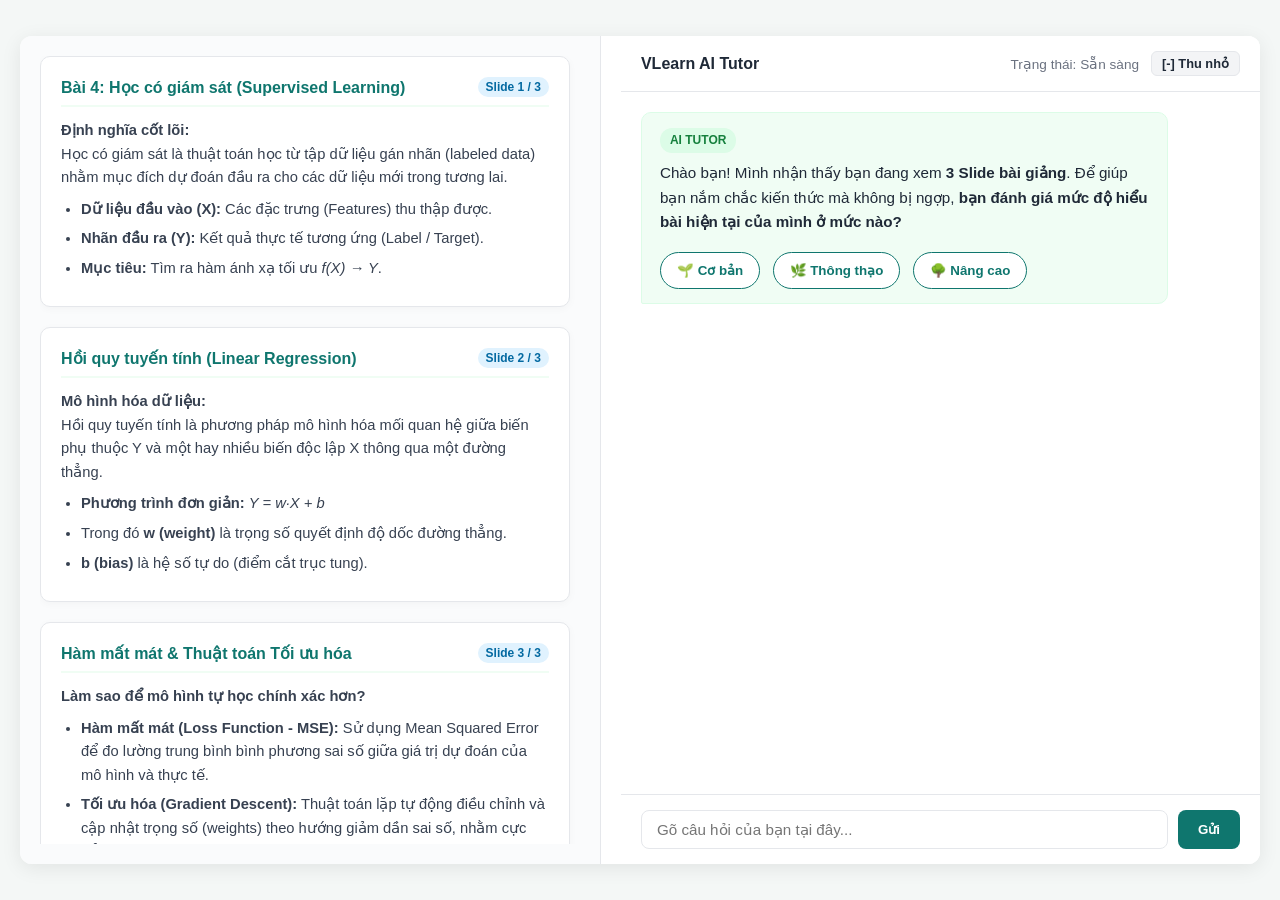
==== index.html @ a67ff0ed "Add AI tutor interface prototype" ====
<!DOCTYPE html>
<html lang="vi">
<head>
  <meta charset="UTF-8">
  <meta name="viewport" content="width=device-width, initial-scale=1.0">
  <title>VLearn AI Tutor - Quiz & Improvement Flow</title>
  <style>
    :root {
      --bg-color: #f4f7f6;
      --primary-color: #0f766e;
      --primary-hover: #115e59;
      --text-color: #1f2937;
      --border-color: #e5e7eb;
      --chat-bg: #ffffff;
      --bot-bg: #f0fdf4;
      --user-bg: #0f766e;
      --user-text: #ffffff;
    }

    * {
      box-sizing: border-box;
      margin: 0;
      padding: 0;
      font-family: 'Segoe UI', Tahoma, Geneva, Verdana, sans-serif;
    }

    body {
      background-color: var(--bg-color);
      color: var(--text-color);
      height: 100vh;
      display: flex;
      justify-content: center;
      align-items: center;
      padding: 20px;
      position: relative;
    }

    .container {
      display: grid;
      grid-template-columns: 1fr 1.1fr;
      gap: 20px;
      width: 100%;
      max-width: 1280px;
      height: 92vh;
      background: #fff;
      border-radius: 12px;
      box-shadow: 0 4px 20px rgba(0,0,0,0.08);
      overflow: hidden;
      transition: all 0.3s ease;
    }

    /* Column 1: Khu vực Slide có thể cuộn - ĐÃ BỎ TIÊU ĐỀ */
    .doc-section {
      padding: 20px;
      border-right: 1px solid var(--border-color);
      display: flex;
      flex-direction: column;
      gap: 15px;
      background-color: #fafbfc;
      height: 100%;
      overflow: hidden;
    }

    .slides-container {
      flex: 1;
      overflow-y: auto;
      display: flex;
      flex-direction: column;
      gap: 20px;
      padding-right: 10px;
      scroll-behavior: smooth;
    }

    .slide-card {
      background: #ffffff;
      border: 1px solid var(--border-color);
      border-radius: 10px;
      padding: 20px;
      box-shadow: 0 2px 8px rgba(0,0,0,0.03);
      transition: border-color 0.3s, background-color 0.3s;
    }

    .slide-card.highlight {
      border: 2px solid #ea580c;
      background-color: #fffaf0;
    }

    .slide-header {
      font-weight: 700;
      font-size: 1rem;
      color: var(--primary-color);
      border-bottom: 2px solid #f0fdf4;
      padding-bottom: 8px;
      margin-bottom: 12px;
      display: flex;
      justify-content: space-between;
      align-items: center;
    }

    .slide-number {
      font-size: 0.75rem;
      background: #e0f2fe;
      color: #0369a1;
      padding: 3px 8px;
      border-radius: 12px;
    }

    .slide-content {
      font-size: 0.92rem;
      line-height: 1.6;
      color: #374151;
    }

    .slide-content ul {
      margin-left: 20px;
      margin-top: 8px;
    }

    .slide-content li {
      margin-bottom: 6px;
    }

    /* Column 2: Chat Section */
    .chat-section {
      display: flex;
      flex-direction: column;
      height: 100%;
      background: var(--chat-bg);
      overflow: hidden;
      transition: all 0.3s ease;
    }

    .chat-header {
      padding: 15px 20px;
      border-bottom: 1px solid var(--border-color);
      font-weight: 600;
      background: #fff;
      display: flex;
      justify-content: space-between;
      align-items: center;
      flex-shrink: 0;
    }

    .chat-header-actions {
      display: flex;
      align-items: center;
      gap: 12px;
    }

    .chat-header span {
      font-size: 0.85rem;
      color: #6b7280;
      font-weight: normal;
    }

    .btn-minimize {
      background: #f3f4f6;
      border: 1px solid var(--border-color);
      color: var(--text-color);
      padding: 4px 10px;
      border-radius: 6px;
      font-size: 0.8rem;
      cursor: pointer;
      font-weight: 600;
      transition: all 0.2s;
    }

    .btn-minimize:hover {
      background: #e5e7eb;
    }

    .chat-messages {
      flex: 1;
      padding: 20px;
      overflow-y: auto;
      display: flex;
      flex-direction: column;
      gap: 15px;
      scroll-behavior: smooth;
    }

    .message {
      max-width: 88%;
      padding: 14px 18px;
      border-radius: 10px;
      line-height: 1.6;
      font-size: 0.95rem;
    }

    .message.bot {
      align-self: flex-start;
      background: var(--bot-bg);
      border: 1px solid #dcfce7;
      border-bottom-left-radius: 2px;
    }

    .message.user {
      align-self: flex-end;
      background: var(--user-bg);
      color: var(--user-text);
      border-bottom-right-radius: 2px;
    }

    .suggestions-container {
      display: flex;
      flex-direction: column;
      gap: 8px;
      margin-top: 12px;
    }

    .suggestion-title {
      font-size: 0.85rem;
      font-weight: 600;
      color: var(--primary-color);
      margin-top: 5px;
    }

    .btn-suggestion {
      background: #fff;
      border: 1px solid var(--primary-color);
      color: var(--primary-color);
      padding: 10px 14px;
      border-radius: 6px;
      text-align: left;
      font-size: 0.88rem;
      cursor: pointer;
      transition: all 0.2s;
      line-height: 1.4;
    }

    .btn-suggestion:hover {
      background: var(--primary-color);
      color: #fff;
    }

    .btn-test-action {
      background: #fff7ed;
      border: 1.5px dashed #ea580c;
      color: #c2410c;
      padding: 10px 14px;
      border-radius: 8px;
      text-align: left;
      font-size: 0.88rem;
      font-weight: 600;
      cursor: pointer;
      transition: all 0.2s;
      margin-top: 5px;
    }

    .btn-test-action:hover {
      background: #ea580c;
      color: #fff;
    }

    .btn-option {
      background: #fff;
      border: 1px solid #cbd5e1;
      color: #1e293b;
      padding: 8px 12px;
      border-radius: 6px;
      text-align: left;
      font-size: 0.85rem;
      cursor: pointer;
      transition: all 0.2s;
    }

    .btn-option:hover {
      border-color: var(--primary-color);
      background: #f8fafc;
    }

    .btn-level-chat {
      background: #fff;
      border: 1.5px solid var(--primary-color);
      color: var(--primary-color);
      padding: 10px 16px;
      border-radius: 20px;
      font-weight: 600;
      cursor: pointer;
      transition: all 0.2s;
      margin-right: 8px;
      margin-top: 8px;
      display: inline-block;
    }

    .btn-level-chat:hover {
      background: var(--primary-color);
      color: #fff;
    }

    .chat-input-area {
      padding: 15px 20px;
      border-top: 1px solid var(--border-color);
      display: flex;
      gap: 10px;
      background: #fff;
      flex-shrink: 0;
    }

    .chat-input-area input {
      flex: 1;
      padding: 10px 15px;
      border: 1px solid var(--border-color);
      border-radius: 8px;
      outline: none;
      font-size: 0.95rem;
    }

    .chat-input-area input:focus {
      border-color: var(--primary-color);
    }

    .btn-send {
      padding: 10px 20px;
      background: var(--primary-color);
      color: white;
      border: none;
      border-radius: 8px;
      font-weight: 600;
      cursor: pointer;
    }

    .btn-send:hover {
      background: var(--primary-hover);
    }

    .badge {
      display: inline-block;
      padding: 3px 10px;
      border-radius: 12px;
      font-size: 0.75rem;
      font-weight: bold;
      margin-bottom: 8px;
      text-transform: uppercase;
    }
    .badge-coban { background: #e0f2fe; color: #0369a1; }
    .badge-thongthao { background: #fef3c7; color: #b45309; }
    .badge-nangcao { background: #f3e8ff; color: #6b21a8; }
    .badge-tutor { background: #dcfce7; color: #15803d; }
    .badge-test { background: #ffedd5; color: #9a3412; }

    /* STATE: Thu nhỏ chat bot */
    .chat-section.minimized {
      position: absolute;
      bottom: 20px;
      right: 20px;
      width: 280px;
      height: 55px;
      border-radius: 10px;
      box-shadow: 0 4px 15px rgba(0,0,0,0.15);
      border: 1px solid var(--border-color);
      z-index: 100;
    }

    .chat-section.minimized .chat-messages,
    .chat-section.minimized .chat-input-area {
      display: none;
    }

    .container.chat-minimized {
      grid-template-columns: 1fr;
    }
  </style>
</head>
<body>

  <div class="container" id="main-container">
    <!-- KHU VỰC 1: SLIDE BÀI HỌC (3 SLIDE CÓ THỂ CUỘN - KHÔNG CÓ TIÊU ĐỀ) -->
    <div class="doc-section">
      <div class="slides-container" id="slides-container">
        <!-- Slide 1 -->
        <div class="slide-card" id="slide-1">
          <div class="slide-header">
            <span>Bài 4: Học có giám sát (Supervised Learning)</span>
            <span class="slide-number">Slide 1 / 3</span>
          </div>
          <div class="slide-content">
            <p><b>Định nghĩa cốt lõi:</b></p>
            <p>Học có giám sát là thuật toán học từ tập dữ liệu gán nhãn (labeled data) nhằm mục đích dự đoán đầu ra cho các dữ liệu mới trong tương lai.</p>
            <ul>
              <li><b>Dữ liệu đầu vào (X):</b> Các đặc trưng (Features) thu thập được.</li>
              <li><b>Nhãn đầu ra (Y):</b> Kết quả thực tế tương ứng (Label / Target).</li>
              <li><b>Mục tiêu:</b> Tìm ra hàm ánh xạ tối ưu <i>f(X) → Y</i>.</li>
            </ul>
          </div>
        </div>

        <!-- Slide 2 -->
        <div class="slide-card" id="slide-2">
          <div class="slide-header">
            <span>Hồi quy tuyến tính (Linear Regression)</span>
            <span class="slide-number">Slide 2 / 3</span>
          </div>
          <div class="slide-content">
            <p><b>Mô hình hóa dữ liệu:</b></p>
            <p>Hồi quy tuyến tính là phương pháp mô hình hóa mối quan hệ giữa biến phụ thuộc Y và một hay nhiều biến độc lập X thông qua một đường thẳng.</p>
            <ul>
              <li><b>Phương trình đơn giản:</b> <i>Y = w·X + b</i></li>
              <li>Trong đó <b>w (weight)</b> là trọng số quyết định độ dốc đường thẳng.</li>
              <li><b>b (bias)</b> là hệ số tự do (điểm cắt trục tung).</li>
            </ul>
          </div>
        </div>

        <!-- Slide 3 -->
        <div class="slide-card" id="slide-3">
          <div class="slide-header">
            <span>Hàm mất mát & Thuật toán Tối ưu hóa</span>
            <span class="slide-number">Slide 3 / 3</span>
          </div>
          <div class="slide-content">
            <p><b>Làm sao để mô hình tự học chính xác hơn?</b></p>
            <ul>
              <li><b>Hàm mất mát (Loss Function - MSE):</b> Sử dụng Mean Squared Error để đo lường trung bình bình phương sai số giữa giá trị dự đoán của mô hình và thực tế.</li>
              <li><b>Tối ưu hóa (Gradient Descent):</b> Thuật toán lặp tự động điều chỉnh và cập nhật trọng số (weights) theo hướng giảm dần sai số, nhằm cực tiểu hóa hàm MSE.</li>
            </ul>
          </div>
        </div>
      </div>
    </div>

    <!-- KHU VỰC 2: KHUNG CHAT AI TUTOR -->
    <div class="chat-section" id="chat-section">
      <div class="chat-header">
        <div>VLearn AI Tutor</div>
        <div class="chat-header-actions">
          <span id="current-status-display">Trạng thái: Sẵn sàng</span>
          <button class="btn-minimize" id="btn-toggle-chat" onclick="toggleChat()">[-] Thu nhỏ</button>
        </div>
      </div>

      <div class="chat-messages" id="chat-messages">
        <!-- AI sẽ tự gởi lời chào và khảo sát mức độ ngay lúc mở trang -->
      </div>

      <div class="chat-input-area">
        <input type="text" id="user-input" placeholder="Gõ câu hỏi của bạn tại đây..." onkeypress="handleKeyPress(event)">
        <button class="btn-send" onclick="sendMessage()">Gửi</button>
      </div>
    </div>
  </div>

  <script>
    // Dữ liệu câu hỏi, câu trả lời, và ngân hàng câu hỏi test theo từng mức độ
    const knowledgeBase = {
      coban: {
        badgeClass: "badge-coban",
        label: "Cơ bản",
        questions: [
          "Học có giám sát (Supervised Learning) là gì theo tài liệu trên?",
          "Hồi quy tuyến tính (Linear Regression) được định nghĩa như thế nào?",
          "MSE là viết tắt của từ gì và dùng để làm gì?"
        ],
        answers: {
          "Học có giám sát (Supervised Learning) là gì theo tài liệu trên?":
            "<b>[Căn cứ Slide 1]</b> Học có giám sát là thuật toán học từ <b>tập dữ liệu gán nhãn (labeled data)</b> nhằm mục đích dự đoán đầu ra cho các dữ liệu mới trong tương lai.",
          "Hồi quy tuyến tính (Linear Regression) được định nghĩa như thế nào?":
            "<b>[Căn cứ Slide 2]</b> Hồi quy tuyến tính là phương pháp mô hình hóa mối quan hệ giữa <b>biến phụ thuộc Y</b> và một hay nhiều <b>biến độc lập X</b> thông qua một đường thẳng.",
          "MSE là viết tắt của từ gì và dùng để làm gì?":
            "<b>[Căn cứ Slide 3]</b> MSE là viết tắt của <b>Mean Squared Error</b> (Trung bình bình phương sai số). Nó được dùng làm hàm mất mát (Loss Function) để đo lường sai số giữa giá trị dự đoán của mô hình và giá trị thực tế."
        },
        test: {
          question: "Đặc điểm bắt buộc của tập dữ liệu đầu vào trong thuật toán 'Học có giám sát (Supervised Learning)' là gì?",
          options: [
            "A. Chỉ chứa các biến số (Features) mà không cần nhãn",
            "B. Phải là tập dữ liệu đã gán nhãn (labeled data)",
            "C. Phải có phân phối dạng đường thẳng tuyến tính",
            "D. Không cần dữ liệu đầu vào, mô hình tự sinh ra"
          ],
          correctIndex: 1, // B
          slideTarget: "slide-1",
          slideName: "Slide 1 / 3: Học có giám sát (Supervised Learning)",
          feedbackWrong: "Bạn đang nhầm lẫn giữa dữ liệu gán nhãn và dữ liệu chưa gán nhãn. Điểm khác biệt lớn nhất của Học có giám sát so với các phương pháp khác là tập dữ liệu huấn luyện luôn phải đi kèm với kết quả mong muốn (nhãn Y)."
        }
      },
      thongthao: {
        badgeClass: "badge-thongthao",
        label: "Thông thạo",
        questions: [
          "Mối quan hệ giữa Hàm mất mát (MSE) và thuật toán Gradient Descent là gì?",
          "Làm sao biết mô hình Hồi quy tuyến tính đang dự đoán tốt hay tệ?",
          "Tại sao lại cần 'cập nhật trọng số (weights)' trong quá trình học?"
        ],
        answers: {
          "Mối quan hệ giữa Hàm mất mát (MSE) và thuật toán Gradient Descent là gì?":
            "<b>[Căn cứ Slide 3]</b> Hàm mất mát (MSE) đóng vai trò <b>đo lường độ sai lệch</b>, trong khi Gradient Descent đóng vai trò là <b>thuật toán tối ưu hóa</b>. Gradient Descent sẽ dựa vào giá trị MSE để tìm hướng giảm sai số xuống mức thấp nhất.",
          "Làm sao biết mô hình Hồi quy tuyến tính đang dự đoán tốt hay tệ?":
            "<b>[Căn cứ Slide 3]</b> Bạn cần nhìn vào giá trị của hàm mất mát <b>MSE</b>. Giá trị MSE càng nhỏ chứng tỏ đường thẳng dự đoán càng sát với dữ liệu thực tế (dự đoán tốt) và ngược lại.",
          "Tại sao lại cần 'cập nhật trọng số (weights)' trong quá trình học?":
            "<b>[Căn cứ Slide 2 & 3]</b> Trọng số w (weights) quyết định độ dốc của đường thẳng. Việc cập nhật trọng số liên tục giúp đường thẳng dịch chuyển dần đến vị trí khớp nhất với dữ liệu, nhằm <b>cực tiểu hóa hàm MSE</b>."
        },
        test: {
          question: "Trong phương trình Hồi quy tuyến tính Y = w·X + b, vai trò chính của trọng số 'w (weight)' và việc cập nhật 'w' là gì?",
          options: [
            "A. w quyết định độ dốc đường thẳng, cập nhật w để cực tiểu hóa hàm MSE",
            "B. w là điểm cắt trục tung, cập nhật w để tăng hàm MSE lên tối đa",
            "C. w là số lượng nhãn dữ liệu, không thể thay đổi trong quá trình học",
            "D. w là sai số dự đoán, cập nhật w để biến đường thẳng thành đường cong"
          ],
          correctIndex: 0, // A
          slideTarget: "slide-2",
          slideName: "Slide 2 / 3: Hồi quy tuyến tính (Linear Regression)",
          feedbackWrong: "Bạn cần lưu ý: w (weight) là trọng số quyết định độ dốc của đường thẳng dự đoán. Mục tiêu của quá trình tối ưu hóa (Gradient Descent) là liên tục điều chỉnh w sao cho sai số MSE đạt giá trị nhỏ nhất."
        }
      },
      nangcao: {
        badgeClass: "badge-nangcao",
        label: "Nâng cao",
        questions: [
          "Hạn chế của mô hình Hồi quy tuyến tính khi áp dụng vào thực tế là gì?",
          "Nếu dữ liệu không có nhãn (unlabeled data) thì có dùng được Supervised Learning không?",
          "Điều gì xảy ra nếu thuật toán Gradient Descent không thể cực tiểu hóa hàm MSE?"
        ],
        answers: {
          "Hạn chế của mô hình Hồi quy tuyến tính khi áp dụng vào thực tế là gì?":
            "<b>[Suy luận từ Slide 2]</b> Vì Hồi quy tuyến tính chỉ mô hình hóa bằng <b>một đường thẳng (quan hệ tuyến tính)</b>, nên nó sẽ hoạt động rất kém nếu dữ liệu thực tế có phân phối phi tuyến tính (cạnh cong, parabol, hoặc dữ liệu phân tán phức tạp).",
          "Nếu dữ liệu không có nhãn (unlabeled data) thì có dùng được Supervised Learning không?":
            "<b>[Suy luận từ Slide 1]</b> <b>Không thể dùng được.</b> Điều kiện tiên quyết của Học có giám sát là bắt buộc phải có tập dữ liệu đã gán nhãn (labeled data) để làm chuẩn cho mô hình học.",
          "Điều gì xảy ra nếu thuật toán Gradient Descent không thể cực tiểu hóa hàm MSE?":
            "<b>[Kiến thức mở rộng theo Slide 3]</b> Khi đó mô hình sẽ bị hiện tượng <b>không hội tụ (non-convergence)</b> hoặc kẹt ở cực tiểu cục bộ/lặp vô tận, dẫn đến việc dự đoán đầu ra cho dữ liệu mới có sai số rất lớn."
        },
        test: {
          question: "Tại sao thuật toán Gradient Descent cần lặp lại nhiều lần để điều chỉnh trọng số thay vì tính toán một lần duy nhất?",
          options: [
            "A. Vì hàm mất mát MSE luôn có giá trị bằng 0 ở mọi thời điểm",
            "B. Vì Gradient Descent là thuật toán lặp, tìm hướng dốc xuống để hội tụ dần về cực tiểu MSE",
            "C. Vì tập dữ liệu Supervised Learning không bao giờ có nhãn đầu ra",
            "D. Vì Hồi quy tuyến tính không dùng đường thẳng mà dùng phương trình đa thức"
          ],
          correctIndex: 1, // B
          slideTarget: "slide-3",
          slideName: "Slide 3 / 3: Hàm mất mát & Thuật toán Tối ưu hóa",
          feedbackWrong: "Ở mức độ Nâng cao, bạn cần nắm rõ bản chất cơ chế lặp của Gradient Descent: do không thể biết ngay điểm đáy của hàm mất mát trong không gian nhiều chiều, thuật toán phải lặp từng bước nhỏ theo đạo hàm (độ dốc) để tìm điểm sai số cực tiểu."
        }
      }
    };

    let isMinimized = false;

    window.onload = function() {
      initChatTutor();
    };

    function initChatTutor() {
      const chatMessages = document.getElementById('chat-messages');
      const botMessageDiv = document.createElement('div');
      botMessageDiv.className = 'message bot';
      botMessageDiv.innerHTML = `
        <span class="badge badge-tutor">AI Tutor</span>
        <p>Chào bạn! Mình nhận thấy bạn đang xem <b>3 Slide bài giảng</b>. Để giúp bạn nắm chắc kiến thức mà không bị ngợp, <b>bạn đánh giá mức độ hiểu bài hiện tại của mình ở mức nào?</b></p>
        <div style="margin-top: 10px;">
          <button class="btn-level-chat" onclick="selectLevelInChat('coban')">🌱 Cơ bản</button>
          <button class="btn-level-chat" onclick="selectLevelInChat('thongthao')">🌿 Thông thạo</button>
          <button class="btn-level-chat" onclick="selectLevelInChat('nangcao')">🌳 Nâng cao</button>
        </div>
      `;
      chatMessages.appendChild(botMessageDiv);
      scrollToBottom();
    }

    function toggleChat() {
      const chatSection = document.getElementById('chat-section');
      const mainContainer = document.getElementById('main-container');
      const btnToggle = document.getElementById('btn-toggle-chat');

      isMinimized = !isMinimized;

      if (isMinimized) {
        chatSection.classList.add('minimized');
        mainContainer.classList.add('chat-minimized');
        btnToggle.innerText = "[+] Mở rộng";
      } else {
        chatSection.classList.remove('minimized');
        mainContainer.classList.remove('chat-minimized');
        btnToggle.innerText = "[-] Thu nhỏ";
        scrollToBottom();
      }
    }

    function selectLevelInChat(levelKey) {
      const levelData = knowledgeBase[levelKey];
      const chatMessages = document.getElementById('chat-messages');

      const userMsg = document.createElement('div');
      userMsg.className = 'message user';
      userMsg.innerText = `Tôi chọn mức độ: ${levelData.label}`;
      chatMessages.appendChild(userMsg);

      scrollToBottom();

      setTimeout(() => {
        const botMessageDiv = document.createElement('div');
        botMessageDiv.className = 'message bot';
        botMessageDiv.innerHTML = `
          <span class="badge ${levelData.badgeClass}">Mức độ: ${levelData.label}</span>
          <p>Dưới đây là danh sách câu hỏi <b>${levelData.label}</b> và bài Test đánh giá nhanh được thiết kế riêng từ 3 Slide của bạn:</p>
          <div class="suggestions-container">
            ${levelData.questions.map(q => `<button class="btn-suggestion" onclick="askQuestion('${q}', '${levelKey}')">❓ ${q}</button>`).join('')}
            <button class="btn-test-action" onclick="startQuiz('${levelKey}')">📝 Làm bài Test đánh giá năng lực (Mức độ ${levelData.label})</button>
          </div>
        `;
        chatMessages.appendChild(botMessageDiv);
        scrollToBottom();
      }, 400);
    }

    // Khởi động làm bài test trắc nghiệm theo mức độ
    function startQuiz(levelKey) {
      const levelData = knowledgeBase[levelKey];
      const testInfo = levelData.test;
      const chatMessages = document.getElementById('chat-messages');

      const userMsg = document.createElement('div');
      userMsg.className = 'message user';
      userMsg.innerText = `Làm bài Test đánh giá năng lực (${levelData.label})`;
      chatMessages.appendChild(userMsg);

      scrollToBottom();

      setTimeout(() => {
        const botMessageDiv = document.createElement('div');
        botMessageDiv.className = 'message bot';
        botMessageDiv.innerHTML = `
          <span class="badge badge-test">Bài Test: ${levelData.label}</span>
          <p><b>Câu hỏi:</b> ${testInfo.question}</p>
          <div class="suggestions-container" style="margin-top: 10px;">
            ${testInfo.options.map((opt, idx) => `
              <button class="btn-option" onclick="submitQuizAnswer('${levelKey}', ${idx})">${opt}</button>
            `).join('')}
          </div>
        `;
        chatMessages.appendChild(botMessageDiv);
        scrollToBottom();
      }, 400);
    }

    // Kiểm tra kết quả, chấm điểm, hiển thị nhận xét & link tới Slide cải thiện
    function submitQuizAnswer(levelKey, selectedIdx) {
      const levelData = knowledgeBase[levelKey];
      const testInfo = levelData.test;
      const chatMessages = document.getElementById('chat-messages');

      const isCorrect = (selectedIdx === testInfo.correctIndex);

      const userMsg = document.createElement('div');
      userMsg.className = 'message user';
      userMsg.innerText = testInfo.options[selectedIdx];
      chatMessages.appendChild(userMsg);

      scrollToBottom();

      setTimeout(() => {
        const botMessageDiv = document.createElement('div');
        botMessageDiv.className = 'message bot';

        let resultHTML = "";

        if (isCorrect) {
          resultHTML = `
            <span class="badge badge-tutor" style="background:#dcfce7; color:#15803d;">Kết quả: 10/10 - Chính xác! 🎉</span>
            <p><b>Nhận xét:</b> Xuất sắc! Bạn đã nắm hoàn toàn chính xác kiến thức trọng tâm của mức độ <b>${levelData.label}</b> trong bài giảng.</p>
            <div style="margin-top: 12px; border-top: 1px dashed #ccc; padding-top: 10px;">
              <p style="font-size: 0.85rem; color: #4b5563; margin-bottom: 8px;">Bạn có thể thử thách bản thân với mức độ cao hơn:</p>
              <div>
                <button class="btn-level-chat" style="font-size:0.8rem; padding:6px 12px;" onclick="selectLevelInChat('thongthao')">🌿 Thông thạo</button>
                <button class="btn-level-chat" style="font-size:0.8rem; padding:6px 12px;" onclick="selectLevelInChat('nangcao')">🌳 Nâng cao</button>
              </div>
            </div>
          `;
        } else {
          resultHTML = `
            <span class="badge badge-test" style="background:#fee2e2; color:#b91c1c;">Kết quả: Chưa chính xác (0/10)</span>
            <p><b>Đáp án đúng là:</b> ${testInfo.options[testInfo.correctIndex]}</p>
            <p style="margin-top: 8px;"><b>Điểm cần cải thiện:</b> ${testInfo.feedbackWrong}</p>
            <div style="margin-top: 12px; background: #fffaf0; border: 1px solid #fed7aa; padding: 10px; border-radius: 8px;">
              <p style="font-size: 0.85rem; font-weight: 600; color: #9a3412; margin-bottom: 6px;">👉 Tài liệu cải thiện:</p>
              <button class="btn-suggestion" style="width:100%; border-color:#ea580c; color:#ea580c; font-weight:600;" onclick="scrollToSlide('${testInfo.slideTarget}')">
                📖 Đọc lại ngay: ${testInfo.slideName}
              </button>
            </div>
          `;
        }

        botMessageDiv.innerHTML = resultHTML;
        chatMessages.appendChild(botMessageDiv);
        scrollToBottom();
      }, 500);
    }

    // Hàm chuyển hướng & làm nổi bật Slide cần ôn tập phía bên trái
    function scrollToSlide(slideId) {
      const slideElem = document.getElementById(slideId);
      if (slideElem) {
        slideElem.scrollIntoView({ behavior: 'smooth', block: 'center' });
        
        // Tạo hiệu ứng chớp sáng để học viên nhận biết ngay Slide cần xem
        document.querySelectorAll('.slide-card').forEach(card => card.classList.remove('highlight'));
        slideElem.classList.add('highlight');

        setTimeout(() => {
          slideElem.classList.remove('highlight');
        }, 3500);
      }
    }

    function askQuestion(questionText, levelKey = null) {
      document.getElementById('user-input').value = '';
      const chatMessages = document.getElementById('chat-messages');

      const userMsg = document.createElement('div');
      userMsg.className = 'message user';
      userMsg.innerText = questionText;
      chatMessages.appendChild(userMsg);

      scrollToBottom();

      setTimeout(() => {
        const botMessageDiv = document.createElement('div');
        botMessageDiv.className = 'message bot';

        let answerText = "Mình không tìm thấy thông tin trực tiếp trong 3 Slide trên để trả lời câu hỏi này.";
        let badgeClass = "badge-tutor";
        let labelName = "AI Tutor";

        if (levelKey && knowledgeBase[levelKey].answers[questionText]) {
          answerText = knowledgeBase[levelKey].answers[questionText];
          badgeClass = knowledgeBase[levelKey].badgeClass;
          labelName = knowledgeBase[levelKey].label;
        } else {
          for (const key in knowledgeBase) {
            if (knowledgeBase[key].answers[questionText]) {
              answerText = knowledgeBase[key].answers[questionText];
              badgeClass = knowledgeBase[key].badgeClass;
              labelName = knowledgeBase[key].label;
              break;
            }
          }
        }

        botMessageDiv.innerHTML = `
          <span class="badge ${badgeClass}">${labelName}</span>
          <p>${answerText}</p>
          <div class="suggestions-container" style="margin-top: 15px; border-top: 1px dashed #ccc; padding-top: 10px;">
            <div class="suggestion-title">Bạn có muốn đổi mức độ khác không?</div>
            <div>
              <button class="btn-level-chat" style="font-size:0.8rem; padding:6px 12px;" onclick="selectLevelInChat('coban')">🌱 Cơ bản</button>
              <button class="btn-level-chat" style="font-size:0.8rem; padding:6px 12px;" onclick="selectLevelInChat('thongthao')">🌿 Thông thạo</button>
              <button class="btn-level-chat" style="font-size:0.8rem; padding:6px 12px;" onclick="selectLevelInChat('nangcao')">🌳 Nâng cao</button>
            </div>
          </div>
        `;

        chatMessages.appendChild(botMessageDiv);
        scrollToBottom();
      }, 500);
    }

    function sendMessage() {
      const inputField = document.getElementById('user-input');
      const text = inputField.value.trim();
      if (!text) return;

      askQuestion(text);
    }

    function handleKeyPress(event) {
      if (event.key === 'Enter') {
        sendMessage();
      }
    }

    function scrollToBottom() {
      const chatMessages = document.getElementById('chat-messages');
      chatMessages.scrollTop = chatMessages.scrollHeight;
    }
  </script>

</body>
</html>
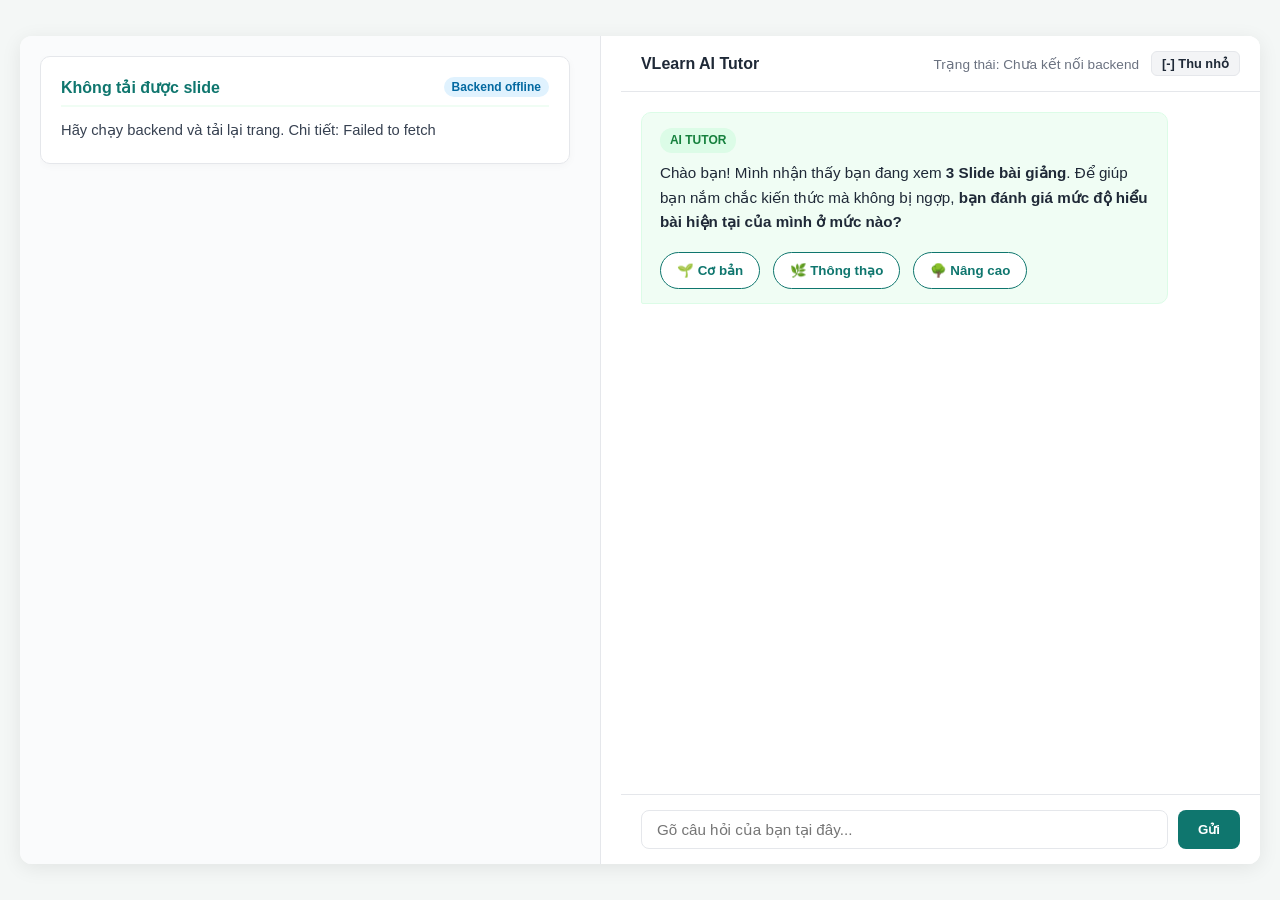
==== commit 68f20d0e: "feat: build grounded adaptive VLearn tutor" ====
--- a/index.html
+++ b/index.html
@@ -368,52 +368,13 @@
     <!-- KHU VỰC 1: SLIDE BÀI HỌC (3 SLIDE CÓ THỂ CUỘN - KHÔNG CÓ TIÊU ĐỀ) -->
     <div class="doc-section">
       <div class="slides-container" id="slides-container">
-        <!-- Slide 1 -->
-        <div class="slide-card" id="slide-1">
+        <div class="slide-card">
           <div class="slide-header">
-            <span>Bài 4: Học có giám sát (Supervised Learning)</span>
-            <span class="slide-number">Slide 1 / 3</span>
+            <span>Đang tải nội dung bài học...</span>
+            <span class="slide-number">VLearn</span>
           </div>
           <div class="slide-content">
-            <p><b>Định nghĩa cốt lõi:</b></p>
-            <p>Học có giám sát là thuật toán học từ tập dữ liệu gán nhãn (labeled data) nhằm mục đích dự đoán đầu ra cho các dữ liệu mới trong tương lai.</p>
-            <ul>
-              <li><b>Dữ liệu đầu vào (X):</b> Các đặc trưng (Features) thu thập được.</li>
-              <li><b>Nhãn đầu ra (Y):</b> Kết quả thực tế tương ứng (Label / Target).</li>
-              <li><b>Mục tiêu:</b> Tìm ra hàm ánh xạ tối ưu <i>f(X) → Y</i>.</li>
-            </ul>
-          </div>
-        </div>
-
-        <!-- Slide 2 -->
-        <div class="slide-card" id="slide-2">
-          <div class="slide-header">
-            <span>Hồi quy tuyến tính (Linear Regression)</span>
-            <span class="slide-number">Slide 2 / 3</span>
-          </div>
-          <div class="slide-content">
-            <p><b>Mô hình hóa dữ liệu:</b></p>
-            <p>Hồi quy tuyến tính là phương pháp mô hình hóa mối quan hệ giữa biến phụ thuộc Y và một hay nhiều biến độc lập X thông qua một đường thẳng.</p>
-            <ul>
-              <li><b>Phương trình đơn giản:</b> <i>Y = w·X + b</i></li>
-              <li>Trong đó <b>w (weight)</b> là trọng số quyết định độ dốc đường thẳng.</li>
-              <li><b>b (bias)</b> là hệ số tự do (điểm cắt trục tung).</li>
-            </ul>
-          </div>
-        </div>
-
-        <!-- Slide 3 -->
-        <div class="slide-card" id="slide-3">
-          <div class="slide-header">
-            <span>Hàm mất mát & Thuật toán Tối ưu hóa</span>
-            <span class="slide-number">Slide 3 / 3</span>
-          </div>
-          <div class="slide-content">
-            <p><b>Làm sao để mô hình tự học chính xác hơn?</b></p>
-            <ul>
-              <li><b>Hàm mất mát (Loss Function - MSE):</b> Sử dụng Mean Squared Error để đo lường trung bình bình phương sai số giữa giá trị dự đoán của mô hình và thực tế.</li>
-              <li><b>Tối ưu hóa (Gradient Descent):</b> Thuật toán lặp tự động điều chỉnh và cập nhật trọng số (weights) theo hướng giảm dần sai số, nhằm cực tiểu hóa hàm MSE.</li>
-            </ul>
+            <p>Slide được tải cục bộ từ backend để không đưa data pack riêng tư vào Git.</p>
           </div>
         </div>
       </div>
@@ -441,105 +402,153 @@
   </div>
 
   <script>
+    const API_BASE_URL = 'http://127.0.0.1:8000';
+    let tutorSessionId = null;
+    let currentLevelKey = 'coban';
+
     // Dữ liệu câu hỏi, câu trả lời, và ngân hàng câu hỏi test theo từng mức độ
     const knowledgeBase = {
       coban: {
         badgeClass: "badge-coban",
         label: "Cơ bản",
         questions: [
-          "Học có giám sát (Supervised Learning) là gì theo tài liệu trên?",
-          "Hồi quy tuyến tính (Linear Regression) được định nghĩa như thế nào?",
-          "MSE là viết tắt của từ gì và dùng để làm gì?"
+          "AI, Machine Learning, Deep Learning, GenAI và LLM khác nhau thế nào?",
+          "Token là gì và vì sao model không đọc nguyên từng từ?",
+          "Một problem statement một câu cần mô tả những gì?"
         ],
-        answers: {
-          "Học có giám sát (Supervised Learning) là gì theo tài liệu trên?":
-            "<b>[Căn cứ Slide 1]</b> Học có giám sát là thuật toán học từ <b>tập dữ liệu gán nhãn (labeled data)</b> nhằm mục đích dự đoán đầu ra cho các dữ liệu mới trong tương lai.",
-          "Hồi quy tuyến tính (Linear Regression) được định nghĩa như thế nào?":
-            "<b>[Căn cứ Slide 2]</b> Hồi quy tuyến tính là phương pháp mô hình hóa mối quan hệ giữa <b>biến phụ thuộc Y</b> và một hay nhiều <b>biến độc lập X</b> thông qua một đường thẳng.",
-          "MSE là viết tắt của từ gì và dùng để làm gì?":
-            "<b>[Căn cứ Slide 3]</b> MSE là viết tắt của <b>Mean Squared Error</b> (Trung bình bình phương sai số). Nó được dùng làm hàm mất mát (Loss Function) để đo lường sai số giữa giá trị dự đoán của mô hình và giá trị thực tế."
-        },
+        answers: {},
         test: {
-          question: "Đặc điểm bắt buộc của tập dữ liệu đầu vào trong thuật toán 'Học có giám sát (Supervised Learning)' là gì?",
+          question: "Theo bài Day 1, LLM nằm ở đâu trong hệ các khái niệm AI?",
           options: [
-            "A. Chỉ chứa các biến số (Features) mà không cần nhãn",
-            "B. Phải là tập dữ liệu đã gán nhãn (labeled data)",
-            "C. Phải có phân phối dạng đường thẳng tuyến tính",
-            "D. Không cần dữ liệu đầu vào, mô hình tự sinh ra"
+            "A. LLM là chiếc ô lớn nhất bao trùm toàn bộ AI",
+            "B. LLM là model nền chuyên ngôn ngữ thuộc Generative AI",
+            "C. LLM hoàn toàn không liên quan đến Deep Learning",
+            "D. LLM chỉ là một tên gọi khác của chatbot"
           ],
-          correctIndex: 1, // B
-          slideTarget: "slide-1",
-          slideName: "Slide 1 / 3: Học có giám sát (Supervised Learning)",
-          feedbackWrong: "Bạn đang nhầm lẫn giữa dữ liệu gán nhãn và dữ liệu chưa gán nhãn. Điểm khác biệt lớn nhất của Học có giám sát so với các phương pháp khác là tập dữ liệu huấn luyện luôn phải đi kèm với kết quả mong muốn (nhãn Y)."
+          correctIndex: 1,
+          slideTarget: "slide-D1-3",
+          slideName: "Day 1 · Trang 3: Bức tranh AI, ML, Deep Learning, GenAI và LLM",
+          feedbackWrong: "LLM là model nền chuyên ngôn ngữ trong hệ Generative AI; chatbot chỉ là một dạng sản phẩm được đóng gói quanh model nền."
         }
       },
       thongthao: {
         badgeClass: "badge-thongthao",
         label: "Thông thạo",
         questions: [
-          "Mối quan hệ giữa Hàm mất mát (MSE) và thuật toán Gradient Descent là gì?",
-          "Làm sao biết mô hình Hồi quy tuyến tính đang dự đoán tốt hay tệ?",
-          "Tại sao lại cần 'cập nhật trọng số (weights)' trong quá trình học?"
+          "Context và attention giữ vai trò gì khi LLM xử lý câu hỏi?",
+          "Từ LLM đến agent có những mức năng lực nào?",
+          "Baseline, target và measurement liên hệ với nhau thế nào?"
         ],
-        answers: {
-          "Mối quan hệ giữa Hàm mất mát (MSE) và thuật toán Gradient Descent là gì?":
-            "<b>[Căn cứ Slide 3]</b> Hàm mất mát (MSE) đóng vai trò <b>đo lường độ sai lệch</b>, trong khi Gradient Descent đóng vai trò là <b>thuật toán tối ưu hóa</b>. Gradient Descent sẽ dựa vào giá trị MSE để tìm hướng giảm sai số xuống mức thấp nhất.",
-          "Làm sao biết mô hình Hồi quy tuyến tính đang dự đoán tốt hay tệ?":
-            "<b>[Căn cứ Slide 3]</b> Bạn cần nhìn vào giá trị của hàm mất mát <b>MSE</b>. Giá trị MSE càng nhỏ chứng tỏ đường thẳng dự đoán càng sát với dữ liệu thực tế (dự đoán tốt) và ngược lại.",
-          "Tại sao lại cần 'cập nhật trọng số (weights)' trong quá trình học?":
-            "<b>[Căn cứ Slide 2 & 3]</b> Trọng số w (weights) quyết định độ dốc của đường thẳng. Việc cập nhật trọng số liên tục giúp đường thẳng dịch chuyển dần đến vị trí khớp nhất với dữ liệu, nhằm <b>cực tiểu hóa hàm MSE</b>."
-        },
+        answers: {},
         test: {
-          question: "Trong phương trình Hồi quy tuyến tính Y = w·X + b, vai trò chính của trọng số 'w (weight)' và việc cập nhật 'w' là gì?",
+          question: "Điểm khác biệt cốt lõi khi chuyển từ LLM sang agent là gì?",
           options: [
-            "A. w quyết định độ dốc đường thẳng, cập nhật w để cực tiểu hóa hàm MSE",
-            "B. w là điểm cắt trục tung, cập nhật w để tăng hàm MSE lên tối đa",
-            "C. w là số lượng nhãn dữ liệu, không thể thay đổi trong quá trình học",
-            "D. w là sai số dự đoán, cập nhật w để biến đường thẳng thành đường cong"
+            "A. Agent chỉ đổi màu giao diện của chatbot",
+            "B. Agent thêm khả năng dùng công cụ, nhớ trạng thái và lặp để đạt mục tiêu",
+            "C. Agent không cần model ngôn ngữ",
+            "D. Agent luôn chính xác và không cần kiểm soát"
           ],
-          correctIndex: 0, // A
-          slideTarget: "slide-2",
-          slideName: "Slide 2 / 3: Hồi quy tuyến tính (Linear Regression)",
-          feedbackWrong: "Bạn cần lưu ý: w (weight) là trọng số quyết định độ dốc của đường thẳng dự đoán. Mục tiêu của quá trình tối ưu hóa (Gradient Descent) là liên tục điều chỉnh w sao cho sai số MSE đạt giá trị nhỏ nhất."
+          correctIndex: 1,
+          slideTarget: "slide-D1-23",
+          slideName: "Day 1 · Trang 23: Từ LLM đến agent",
+          feedbackWrong: "Agent bổ sung năng lực hành động, công cụ, trạng thái và vòng lặp; điều đó không đồng nghĩa agent luôn đúng."
         }
       },
       nangcao: {
         badgeClass: "badge-nangcao",
         label: "Nâng cao",
         questions: [
-          "Hạn chế của mô hình Hồi quy tuyến tính khi áp dụng vào thực tế là gì?",
-          "Nếu dữ liệu không có nhãn (unlabeled data) thì có dùng được Supervised Learning không?",
-          "Điều gì xảy ra nếu thuật toán Gradient Descent không thể cực tiểu hóa hàm MSE?"
+          "Khi nào automate hoàn toàn rủi ro hơn augment?",
+          "Vì sao nên chọn model theo tầng thay vì chỉ nhìn tên model?",
+          "Temperature và top_p tạo ra những đánh đổi nào?"
         ],
-        answers: {
-          "Hạn chế của mô hình Hồi quy tuyến tính khi áp dụng vào thực tế là gì?":
-            "<b>[Suy luận từ Slide 2]</b> Vì Hồi quy tuyến tính chỉ mô hình hóa bằng <b>một đường thẳng (quan hệ tuyến tính)</b>, nên nó sẽ hoạt động rất kém nếu dữ liệu thực tế có phân phối phi tuyến tính (cạnh cong, parabol, hoặc dữ liệu phân tán phức tạp).",
-          "Nếu dữ liệu không có nhãn (unlabeled data) thì có dùng được Supervised Learning không?":
-            "<b>[Suy luận từ Slide 1]</b> <b>Không thể dùng được.</b> Điều kiện tiên quyết của Học có giám sát là bắt buộc phải có tập dữ liệu đã gán nhãn (labeled data) để làm chuẩn cho mô hình học.",
-          "Điều gì xảy ra nếu thuật toán Gradient Descent không thể cực tiểu hóa hàm MSE?":
-            "<b>[Kiến thức mở rộng theo Slide 3]</b> Khi đó mô hình sẽ bị hiện tượng <b>không hội tụ (non-convergence)</b> hoặc kẹt ở cực tiểu cục bộ/lặp vô tận, dẫn đến việc dự đoán đầu ra cho dữ liệu mới có sai số rất lớn."
-        },
+        answers: {},
         test: {
-          question: "Tại sao thuật toán Gradient Descent cần lặp lại nhiều lần để điều chỉnh trọng số thay vì tính toán một lần duy nhất?",
+          question: "Khi sai sót có hậu quả cao và cần con người kiểm tra, mức automation phù hợp nhất là gì?",
           options: [
-            "A. Vì hàm mất mát MSE luôn có giá trị bằng 0 ở mọi thời điểm",
-            "B. Vì Gradient Descent là thuật toán lặp, tìm hướng dốc xuống để hội tụ dần về cực tiểu MSE",
-            "C. Vì tập dữ liệu Supervised Learning không bao giờ có nhãn đầu ra",
-            "D. Vì Hồi quy tuyến tính không dùng đường thẳng mà dùng phương trình đa thức"
+            "A. Automate hoàn toàn mọi trường hợp",
+            "B. Augment hoặc conditional automation với điểm kiểm soát của con người",
+            "C. Luôn dùng agent tự chủ nhiều bước",
+            "D. Bỏ toàn bộ bước đo lường"
           ],
-          correctIndex: 1, // B
-          slideTarget: "slide-3",
-          slideName: "Slide 3 / 3: Hàm mất mát & Thuật toán Tối ưu hóa",
-          feedbackWrong: "Ở mức độ Nâng cao, bạn cần nắm rõ bản chất cơ chế lặp của Gradient Descent: do không thể biết ngay điểm đáy của hàm mất mát trong không gian nhiều chiều, thuật toán phải lặp từng bước nhỏ theo đạo hàm (độ dốc) để tìm điểm sai số cực tiểu."
+          correctIndex: 1,
+          slideTarget: "slide-D2-17",
+          slideName: "Day 2 · Trang 17: Automate và Augment",
+          feedbackWrong: "Khi cost-of-error cao, nên giữ quyền quyết định hoặc điểm kiểm soát cho con người thay vì tự động hóa hoàn toàn."
         }
       }
     };
 
     let isMinimized = false;
 
-    window.onload = function() {
+    window.onload = async function() {
       initChatTutor();
+      await Promise.all([initBackendSession(), loadSlidesFromBackend()]);
     };
+
+    async function loadSlidesFromBackend() {
+      const container = document.getElementById('slides-container');
+      try {
+        const response = await fetch(`${API_BASE_URL}/api/slides`);
+        if (!response.ok) throw new Error(`HTTP ${response.status}`);
+        const data = await response.json();
+        container.innerHTML = '';
+        data.slides.forEach(slide => {
+          const card = document.createElement('div');
+          card.className = 'slide-card';
+          card.id = `slide-${slide.document_id}-${slide.page}`;
+
+          const header = document.createElement('div');
+          header.className = 'slide-header';
+          const title = document.createElement('span');
+          title.textContent = slide.page_title;
+          const number = document.createElement('span');
+          number.className = 'slide-number';
+          number.textContent = `${slide.citation} · ${slide.document_title}`;
+          header.append(title, number);
+
+          const content = document.createElement('div');
+          content.className = 'slide-content';
+          String(slide.content).split('\n').filter(Boolean).forEach(line => {
+            const paragraph = document.createElement('p');
+            paragraph.textContent = line;
+            content.appendChild(paragraph);
+          });
+          card.append(header, content);
+          container.appendChild(card);
+        });
+      } catch (error) {
+        container.innerHTML = `
+          <div class="slide-card">
+            <div class="slide-header">
+              <span>Không tải được slide</span>
+              <span class="slide-number">Backend offline</span>
+            </div>
+            <div class="slide-content">
+              <p>Hãy chạy backend và tải lại trang. Chi tiết: ${escapeHTML(error.message)}</p>
+            </div>
+          </div>
+        `;
+      }
+    }
+
+    async function initBackendSession() {
+      const status = document.getElementById('current-status-display');
+      status.innerText = 'Trạng thái: Đang kết nối AI...';
+      try {
+        const response = await fetch(`${API_BASE_URL}/api/sessions`, {
+          method: 'POST',
+          headers: {'Content-Type': 'application/json'},
+          body: JSON.stringify({initial_level: currentLevelKey})
+        });
+        if (!response.ok) throw new Error(`HTTP ${response.status}`);
+        const data = await response.json();
+        tutorSessionId = data.session.session_id;
+        status.innerText = 'Trạng thái: AI sẵn sàng';
+      } catch (error) {
+        status.innerText = 'Trạng thái: Chưa kết nối backend';
+      }
+    }
 
     function initChatTutor() {
       const chatMessages = document.getElementById('chat-messages');
@@ -577,9 +586,23 @@
       }
     }
 
-    function selectLevelInChat(levelKey) {
+    async function selectLevelInChat(levelKey) {
       const levelData = knowledgeBase[levelKey];
       const chatMessages = document.getElementById('chat-messages');
+      currentLevelKey = levelKey;
+
+      if (tutorSessionId) {
+        try {
+          await fetch(`${API_BASE_URL}/api/sessions/${tutorSessionId}`, {
+            method: 'PATCH',
+            headers: {'Content-Type': 'application/json'},
+            body: JSON.stringify({level: levelKey})
+          });
+        } catch (error) {
+          document.getElementById('current-status-display').innerText =
+            'Trạng thái: Không cập nhật được mức';
+        }
+      }
 
       const userMsg = document.createElement('div');
       userMsg.className = 'message user';
@@ -703,7 +726,7 @@
       }
     }
 
-    function askQuestion(questionText, levelKey = null) {
+    async function askQuestion(questionText, levelKey = null) {
       document.getElementById('user-input').value = '';
       const chatMessages = document.getElementById('chat-messages');
 
@@ -714,45 +737,81 @@
 
       scrollToBottom();
 
-      setTimeout(() => {
-        const botMessageDiv = document.createElement('div');
-        botMessageDiv.className = 'message bot';
-
-        let answerText = "Mình không tìm thấy thông tin trực tiếp trong 3 Slide trên để trả lời câu hỏi này.";
-        let badgeClass = "badge-tutor";
-        let labelName = "AI Tutor";
-
-        if (levelKey && knowledgeBase[levelKey].answers[questionText]) {
-          answerText = knowledgeBase[levelKey].answers[questionText];
-          badgeClass = knowledgeBase[levelKey].badgeClass;
-          labelName = knowledgeBase[levelKey].label;
-        } else {
-          for (const key in knowledgeBase) {
-            if (knowledgeBase[key].answers[questionText]) {
-              answerText = knowledgeBase[key].answers[questionText];
-              badgeClass = knowledgeBase[key].badgeClass;
-              labelName = knowledgeBase[key].label;
-              break;
-            }
-          }
+      const loadingDiv = document.createElement('div');
+      loadingDiv.className = 'message bot';
+      loadingDiv.innerHTML = '<span class="badge badge-tutor">AI Tutor</span><p>Đang tìm trong slide và soạn câu trả lời...</p>';
+      chatMessages.appendChild(loadingDiv);
+      scrollToBottom();
+
+      if (!tutorSessionId) await initBackendSession();
+      if (!tutorSessionId) {
+        loadingDiv.innerHTML = '<span class="badge badge-test">Lỗi kết nối</span><p>Backend chưa chạy. Hãy chạy server rồi thử lại.</p>';
+        return;
+      }
+
+      try {
+        document.getElementById('current-status-display').innerText =
+          'Trạng thái: AI đang trả lời...';
+        const response = await fetch(`${API_BASE_URL}/api/chat`, {
+          method: 'POST',
+          headers: {'Content-Type': 'application/json'},
+          body: JSON.stringify({
+            session_id: tutorSessionId,
+            message: questionText
+          })
+        });
+        const data = await response.json();
+        if (!response.ok) {
+          throw new Error(data.error?.message || `HTTP ${response.status}`);
         }
 
-        botMessageDiv.innerHTML = `
-          <span class="badge ${badgeClass}">${labelName}</span>
-          <p>${answerText}</p>
-          <div class="suggestions-container" style="margin-top: 15px; border-top: 1px dashed #ccc; padding-top: 10px;">
-            <div class="suggestion-title">Bạn có muốn đổi mức độ khác không?</div>
-            <div>
-              <button class="btn-level-chat" style="font-size:0.8rem; padding:6px 12px;" onclick="selectLevelInChat('coban')">🌱 Cơ bản</button>
-              <button class="btn-level-chat" style="font-size:0.8rem; padding:6px 12px;" onclick="selectLevelInChat('thongthao')">🌿 Thông thạo</button>
-              <button class="btn-level-chat" style="font-size:0.8rem; padding:6px 12px;" onclick="selectLevelInChat('nangcao')">🌳 Nâng cao</button>
-            </div>
-          </div>
+        const citationsHTML = (data.citations || []).map(item =>
+          `<span class="badge badge-tutor">${escapeHTML(item.citation)} · ${escapeHTML(item.document_title)}</span>`
+        ).join(' ');
+        const suggestionsHTML = (data.suggestions || []).map(question =>
+          `<button class="btn-suggestion" data-question="${escapeAttribute(question)}">❓ ${escapeHTML(question)}</button>`
+        ).join('');
+        const answerLabel = data.answer_type === 'inference'
+          ? 'Suy luận từ nguồn'
+          : data.status === 'insufficient_source' ? 'Chưa đủ nguồn' : 'AI Tutor';
+
+        loadingDiv.innerHTML = `
+          <span class="badge ${knowledgeBase[currentLevelKey].badgeClass}">${answerLabel}</span>
+          <p>${escapeHTML(data.answer)}</p>
+          ${citationsHTML ? `<div style="margin-top:10px;">${citationsHTML}</div>` : ''}
+          ${suggestionsHTML ? `
+            <div class="suggestions-container" style="margin-top:15px; border-top:1px dashed #ccc; padding-top:10px;">
+              <div class="suggestion-title">Câu hỏi tiếp theo phù hợp mức ${knowledgeBase[currentLevelKey].label}</div>
+              ${suggestionsHTML}
+            </div>` : ''}
         `;
-
-        chatMessages.appendChild(botMessageDiv);
-        scrollToBottom();
-      }, 500);
+        loadingDiv.querySelectorAll('[data-question]').forEach(button => {
+          button.addEventListener('click', () => askQuestion(button.dataset.question));
+        });
+        document.getElementById('current-status-display').innerText =
+          `Trạng thái: ${data.model || 'AI'} · ${data.status}`;
+      } catch (error) {
+        loadingDiv.innerHTML = `
+          <span class="badge badge-test">Không thể trả lời</span>
+          <p>${escapeHTML(error.message)} Bạn có thể thử lại sau.</p>
+        `;
+        document.getElementById('current-status-display').innerText =
+          'Trạng thái: AI tạm thời lỗi';
+      }
+      scrollToBottom();
+    }
+
+    function escapeHTML(value) {
+      return String(value)
+        .replaceAll('&', '&amp;')
+        .replaceAll('<', '&lt;')
+        .replaceAll('>', '&gt;')
+        .replaceAll('"', '&quot;')
+        .replaceAll("'", '&#039;');
+    }
+
+    function escapeAttribute(value) {
+      return escapeHTML(value).replaceAll('`', '&#096;');
     }
 
     function sendMessage() {
@@ -776,4 +835,4 @@
   </script>
 
 </body>
-</html>+</html>
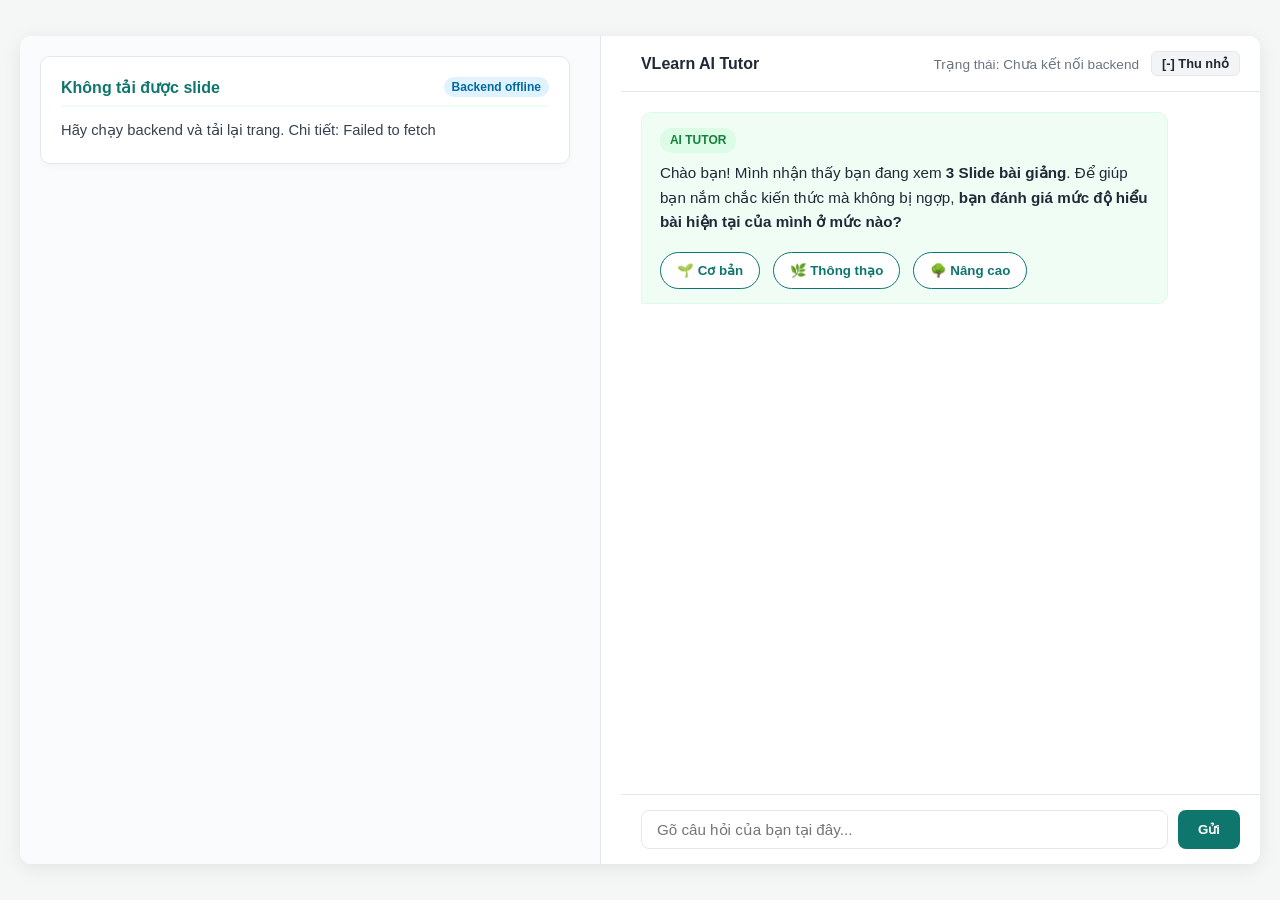
==== commit 9b513515: "docs: finalize CP4 evidence and AI spec" ====
--- a/index.html
+++ b/index.html
@@ -783,10 +783,16 @@
             <div class="suggestions-container" style="margin-top:15px; border-top:1px dashed #ccc; padding-top:10px;">
               <div class="suggestion-title">Câu hỏi tiếp theo phù hợp mức ${knowledgeBase[currentLevelKey].label}</div>
               ${suggestionsHTML}
+              <button class="btn-test-action" data-start-quiz="${currentLevelKey}">
+                📝 Làm bài Test trắc nghiệm mức ${knowledgeBase[currentLevelKey].label}
+              </button>
             </div>` : ''}
         `;
         loadingDiv.querySelectorAll('[data-question]').forEach(button => {
           button.addEventListener('click', () => askQuestion(button.dataset.question));
+        });
+        loadingDiv.querySelectorAll('[data-start-quiz]').forEach(button => {
+          button.addEventListener('click', () => startQuiz(button.dataset.startQuiz));
         });
         document.getElementById('current-status-display').innerText =
           `Trạng thái: ${data.model || 'AI'} · ${data.status}`;
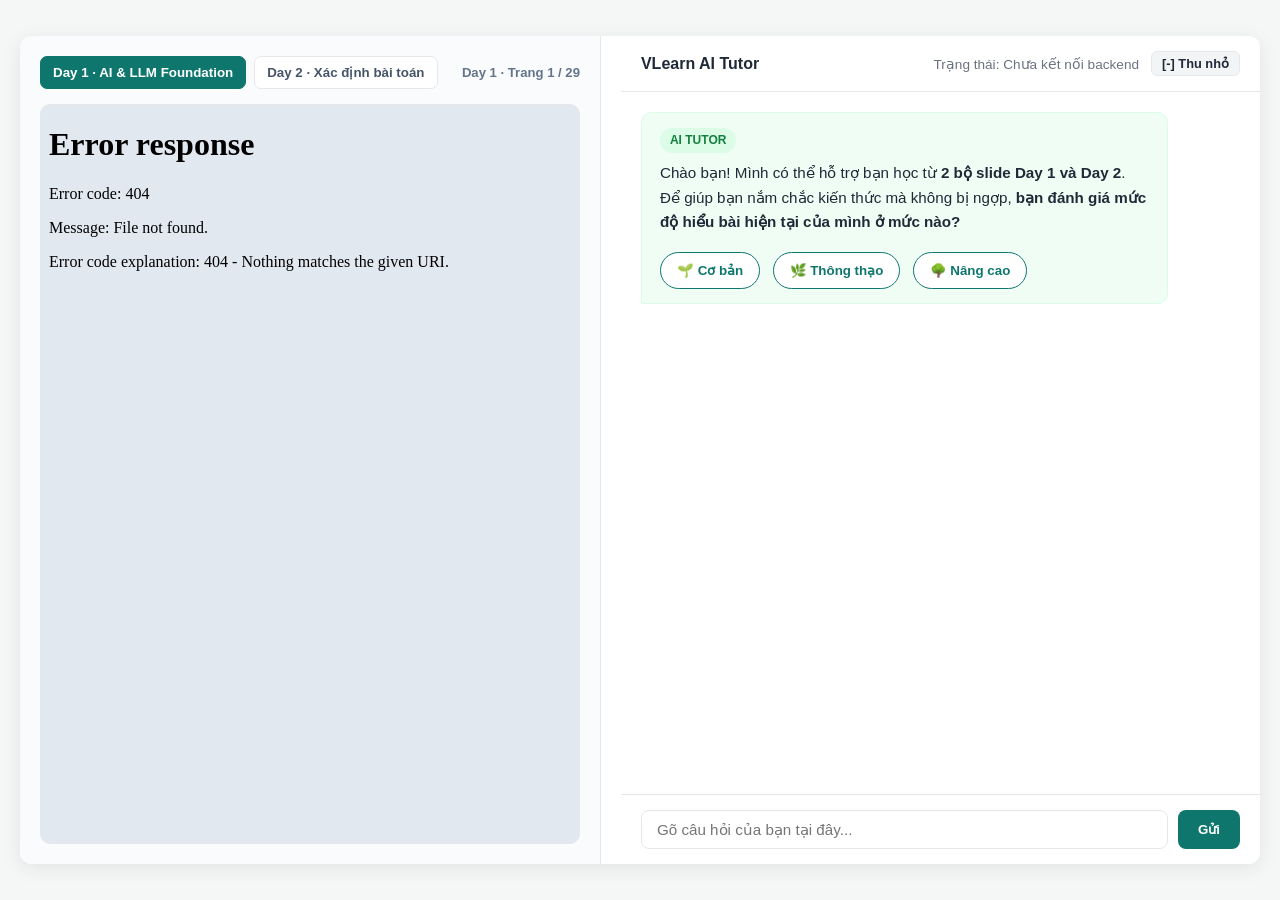
==== commit 7d548ec2: "Evident code" ====
--- a/index.html
+++ b/index.html
@@ -71,6 +71,56 @@
       scroll-behavior: smooth;
     }
 
+    .slide-viewer-toolbar {
+      display: flex;
+      align-items: center;
+      gap: 8px;
+      flex-wrap: wrap;
+    }
+
+    .btn-deck {
+      border: 1px solid var(--border-color);
+      background: #fff;
+      color: #475569;
+      padding: 8px 12px;
+      border-radius: 7px;
+      cursor: pointer;
+      font-weight: 600;
+    }
+
+    .btn-deck.active {
+      color: #fff;
+      background: var(--primary-color);
+      border-color: var(--primary-color);
+    }
+
+    .pdf-page-status {
+      margin-left: auto;
+      color: #64748b;
+      font-size: 0.82rem;
+      font-weight: 600;
+    }
+
+    .pdf-viewer {
+      width: 100%;
+      flex: 1;
+      min-height: 0;
+      border: 1px solid var(--border-color);
+      border-radius: 10px;
+      background: #e2e8f0;
+    }
+
+    .citation-link {
+      border: 0;
+      cursor: pointer;
+      margin: 2px 4px 2px 0;
+    }
+
+    .citation-link:hover {
+      filter: brightness(0.94);
+      text-decoration: underline;
+    }
+
     .slide-card {
       background: #ffffff;
       border: 1px solid var(--border-color);
@@ -269,6 +319,16 @@
       background: #f8fafc;
     }
 
+    .btn-option:disabled {
+      cursor: not-allowed;
+      opacity: 0.62;
+    }
+
+    .btn-option:disabled:hover {
+      border-color: #cbd5e1;
+      background: #fff;
+    }
+
     .btn-level-chat {
       background: #fff;
       border: 1.5px solid var(--primary-color);
@@ -367,17 +427,17 @@
   <div class="container" id="main-container">
     <!-- KHU VỰC 1: SLIDE BÀI HỌC (3 SLIDE CÓ THỂ CUỘN - KHÔNG CÓ TIÊU ĐỀ) -->
     <div class="doc-section">
-      <div class="slides-container" id="slides-container">
-        <div class="slide-card">
-          <div class="slide-header">
-            <span>Đang tải nội dung bài học...</span>
-            <span class="slide-number">VLearn</span>
-          </div>
-          <div class="slide-content">
-            <p>Slide được tải cục bộ từ backend để không đưa data pack riêng tư vào Git.</p>
-          </div>
-        </div>
+      <div class="slide-viewer-toolbar">
+        <button class="btn-deck active" data-document-id="D1">Day 1 · AI & LLM Foundation</button>
+        <button class="btn-deck" data-document-id="D2">Day 2 · Xác định bài toán</button>
+        <span class="pdf-page-status" id="pdf-page-status">Day 1 · Trang 1 / 29</span>
       </div>
+      <iframe
+        class="pdf-viewer"
+        id="pdf-viewer"
+        title="Slide bài giảng VLearn"
+        src="data/vlearn-pack/slides/d1-slide-hackathon.pdf#page=1&view=FitH"
+      ></iframe>
     </div>
 
     <!-- KHU VỰC 2: KHUNG CHAT AI TUTOR -->
@@ -406,7 +466,7 @@
     let tutorSessionId = null;
     let currentLevelKey = 'coban';
 
-    // Dữ liệu câu hỏi, câu trả lời, và ngân hàng câu hỏi test theo từng mức độ
+    // Câu hỏi gợi ý và ngân hàng quiz theo từng mức độ.
     const knowledgeBase = {
       coban: {
         badgeClass: "badge-coban",
@@ -417,19 +477,60 @@
           "Một problem statement một câu cần mô tả những gì?"
         ],
         answers: {},
-        test: {
-          question: "Theo bài Day 1, LLM nằm ở đâu trong hệ các khái niệm AI?",
-          options: [
-            "A. LLM là chiếc ô lớn nhất bao trùm toàn bộ AI",
-            "B. LLM là model nền chuyên ngôn ngữ thuộc Generative AI",
-            "C. LLM hoàn toàn không liên quan đến Deep Learning",
-            "D. LLM chỉ là một tên gọi khác của chatbot"
-          ],
-          correctIndex: 1,
-          slideTarget: "slide-D1-3",
-          slideName: "Day 1 · Trang 3: Bức tranh AI, ML, Deep Learning, GenAI và LLM",
-          feedbackWrong: "LLM là model nền chuyên ngôn ngữ trong hệ Generative AI; chatbot chỉ là một dạng sản phẩm được đóng gói quanh model nền."
-        }
+        tests: [
+          {
+            question: "Theo Day 1, LLM nằm ở đâu trong hệ các khái niệm AI?",
+            options: [
+              "A. LLM là chiếc ô lớn nhất bao trùm toàn bộ AI",
+              "B. LLM là model nền chuyên ngôn ngữ thuộc Generative AI",
+              "C. LLM hoàn toàn không liên quan đến Deep Learning",
+              "D. LLM chỉ là tên gọi khác của chatbot"
+            ],
+            correctIndex: 1,
+            slideTarget: "slide-D1-3",
+            slideName: "Day 1 · Trang 3: Bức tranh AI",
+            feedbackWrong: "LLM là model nền chuyên ngôn ngữ trong Generative AI; chatbot chỉ là sản phẩm đóng gói quanh model."
+          },
+          {
+            question: "Token trong LLM được hiểu đúng nhất là gì?",
+            options: [
+              "A. Luôn là một từ hoàn chỉnh",
+              "B. Một mảnh chữ mà model dùng để đọc và sinh ngôn ngữ",
+              "C. Một trang PDF",
+              "D. Một API key"
+            ],
+            correctIndex: 1,
+            slideTarget: "slide-D1-13",
+            slideName: "Day 1 · Trang 13: Token",
+            feedbackWrong: "Model không đọc nguyên từng từ mà xử lý các mảnh chữ gọi là token."
+          },
+          {
+            question: "Context window giống hình ảnh nào trong slide?",
+            options: [
+              "A. Một bàn làm việc có diện tích hữu hạn",
+              "B. Một kho vô hạn không bao giờ đầy",
+              "C. Một bộ dữ liệu huấn luyện",
+              "D. Một công cụ tìm kiếm web"
+            ],
+            correctIndex: 0,
+            slideTarget: "slide-D1-14",
+            slideName: "Day 1 · Trang 14: Context",
+            feedbackWrong: "Context được ví như bàn làm việc có hạn: model chỉ nhìn được lượng nội dung nằm trong cửa sổ đó."
+          },
+          {
+            question: "Một problem statement tốt có nên chứa sẵn tên giải pháp không?",
+            options: [
+              "A. Có, luôn phải ghi model sẽ dùng",
+              "B. Không, nó mô tả vấn đề cụ thể cần giải quyết",
+              "C. Có, phải ghi agent ngay từ đầu",
+              "D. Chỉ cần ghi giao diện mong muốn"
+            ],
+            correctIndex: 1,
+            slideTarget: "slide-D2-9",
+            slideName: "Day 2 · Trang 9: Bài toán một câu",
+            feedbackWrong: "Problem statement tập trung vào vấn đề, người dùng và kết quả; không nhét sẵn giải pháp."
+          }
+        ]
       },
       thongthao: {
         badgeClass: "badge-thongthao",
@@ -440,19 +541,60 @@
           "Baseline, target và measurement liên hệ với nhau thế nào?"
         ],
         answers: {},
-        test: {
-          question: "Điểm khác biệt cốt lõi khi chuyển từ LLM sang agent là gì?",
-          options: [
-            "A. Agent chỉ đổi màu giao diện của chatbot",
-            "B. Agent thêm khả năng dùng công cụ, nhớ trạng thái và lặp để đạt mục tiêu",
-            "C. Agent không cần model ngôn ngữ",
-            "D. Agent luôn chính xác và không cần kiểm soát"
-          ],
-          correctIndex: 1,
-          slideTarget: "slide-D1-23",
-          slideName: "Day 1 · Trang 23: Từ LLM đến agent",
-          feedbackWrong: "Agent bổ sung năng lực hành động, công cụ, trạng thái và vòng lặp; điều đó không đồng nghĩa agent luôn đúng."
-        }
+        tests: [
+          {
+            question: "Điểm khác biệt cốt lõi khi chuyển từ LLM sang agent là gì?",
+            options: [
+              "A. Chỉ đổi màu giao diện",
+              "B. Thêm công cụ, trạng thái và vòng lặp để đạt mục tiêu",
+              "C. Không cần model ngôn ngữ",
+              "D. Agent luôn đúng"
+            ],
+            correctIndex: 1,
+            slideTarget: "slide-D1-23",
+            slideName: "Day 1 · Trang 23: Từ LLM đến agent",
+            feedbackWrong: "Agent bổ sung khả năng hành động, công cụ, trạng thái và vòng lặp; không có nghĩa agent luôn đúng."
+          },
+          {
+            question: "Attention giúp model làm gì?",
+            options: [
+              "A. Mỗi token nhìn sang các token liên quan trong context",
+              "B. Tăng dung lượng ổ cứng",
+              "C. Xóa toàn bộ prompt",
+              "D. Thay thế dữ liệu huấn luyện"
+            ],
+            correctIndex: 0,
+            slideTarget: "slide-D1-15",
+            slideName: "Day 1 · Trang 15: Attention",
+            feedbackWrong: "Attention giúp mỗi token tập trung vào những token quan trọng khác trong ngữ cảnh."
+          },
+          {
+            question: "Baseline, target và measurement dùng để làm gì?",
+            options: [
+              "A. Định lượng hiện trạng, mục tiêu và cách biết đã cải thiện",
+              "B. Chọn màu cho giao diện",
+              "C. Thay thế problem statement",
+              "D. Loại bỏ bước đo lường"
+            ],
+            correctIndex: 0,
+            slideTarget: "slide-D2-11",
+            slideName: "Day 2 · Trang 11: Baseline, Target, Measurement",
+            feedbackWrong: "Baseline mô tả hiện trạng, target là ngưỡng cần đạt và measurement là cách chứng minh kết quả."
+          },
+          {
+            question: "Theo cây quyết định giải pháp, nên ưu tiên cấp độ nào?",
+            options: [
+              "A. Cấp phức tạp nhất có thể",
+              "B. Cấp đơn giản nhất đủ giải quyết bài toán",
+              "C. Luôn luôn là agent",
+              "D. Luôn luôn automate hoàn toàn"
+            ],
+            correctIndex: 1,
+            slideTarget: "slide-D2-21",
+            slideName: "Day 2 · Trang 21: Cây quyết định giải pháp",
+            feedbackWrong: "Nguyên tắc là chọn cấp độ đơn giản nhất vẫn đủ giải quyết bài toán và đạt mục tiêu."
+          }
+        ]
       },
       nangcao: {
         badgeClass: "badge-nangcao",
@@ -463,73 +605,113 @@
           "Temperature và top_p tạo ra những đánh đổi nào?"
         ],
         answers: {},
-        test: {
-          question: "Khi sai sót có hậu quả cao và cần con người kiểm tra, mức automation phù hợp nhất là gì?",
-          options: [
-            "A. Automate hoàn toàn mọi trường hợp",
-            "B. Augment hoặc conditional automation với điểm kiểm soát của con người",
-            "C. Luôn dùng agent tự chủ nhiều bước",
-            "D. Bỏ toàn bộ bước đo lường"
-          ],
-          correctIndex: 1,
-          slideTarget: "slide-D2-17",
-          slideName: "Day 2 · Trang 17: Automate và Augment",
-          feedbackWrong: "Khi cost-of-error cao, nên giữ quyền quyết định hoặc điểm kiểm soát cho con người thay vì tự động hóa hoàn toàn."
-        }
+        tests: [
+          {
+            question: "Khi sai sót có hậu quả cao, mức automation phù hợp nhất là gì?",
+            options: [
+              "A. Automate mọi trường hợp",
+              "B. Augment hoặc conditional với điểm kiểm soát của con người",
+              "C. Luôn dùng agent tự chủ",
+              "D. Bỏ bước đo lường"
+            ],
+            correctIndex: 1,
+            slideTarget: "slide-D2-17",
+            slideName: "Day 2 · Trang 17: Automate và Augment",
+            feedbackWrong: "Cost-of-error cao đòi hỏi giữ quyền quyết định hoặc điểm kiểm soát cho con người."
+          },
+          {
+            question: "Temperature cao thường tạo đánh đổi nào?",
+            options: [
+              "A. Ổn định hơn và luôn lặp lại",
+              "B. Đa dạng hơn nhưng dễ lệch khỏi lựa chọn chắc chắn",
+              "C. Không ảnh hưởng phân bố token",
+              "D. Luôn làm câu trả lời đúng hơn"
+            ],
+            correctIndex: 1,
+            slideTarget: "slide-D1-29",
+            slideName: "Day 1 · Trang 29: Temperature và top_p",
+            feedbackWrong: "Temperature cao làm phân bố phẳng hơn, tăng đa dạng nhưng cũng tăng rủi ro chọn token kém chắc chắn."
+          },
+          {
+            question: "Vì sao không nên chọn model chỉ theo tên?",
+            options: [
+              "A. Vì mọi model hoàn toàn giống nhau",
+              "B. Vì nên chọn theo tầng năng lực, cost và yêu cầu công việc",
+              "C. Vì model không có giá",
+              "D. Vì chỉ context window quan trọng"
+            ],
+            correctIndex: 1,
+            slideTarget: "slide-D1-26",
+            slideName: "Day 1 · Trang 26: Chọn model theo tầng",
+            feedbackWrong: "Tên model không đủ để ra quyết định; cần khớp tầng năng lực, chi phí và yêu cầu chất lượng."
+          },
+          {
+            question: "Vì sao output token cần được kiểm soát chặt?",
+            options: [
+              "A. Output luôn miễn phí",
+              "B. Vé ra thường đắt hơn vé vào và output dài làm tăng cost/latency",
+              "C. Output không tính token",
+              "D. Chỉ input ảnh hưởng chi phí"
+            ],
+            correctIndex: 1,
+            slideTarget: "slide-D1-27",
+            slideName: "Day 1 · Trang 27: Token có giá",
+            feedbackWrong: "Output token thường đắt hơn input token; câu trả lời dài không cần thiết làm tăng cả cost và latency."
+          }
+        ]
       }
     };
 
+    const quizState = Object.fromEntries(
+      Object.keys(knowledgeBase).map(levelKey => [
+        levelKey,
+        {queue: [], lastIndex: null, cycle: 0}
+      ])
+    );
+
     let isMinimized = false;
 
     window.onload = async function() {
       initChatTutor();
-      await Promise.all([initBackendSession(), loadSlidesFromBackend()]);
+      initSlideViewer();
+      await initBackendSession();
     };
 
-    async function loadSlidesFromBackend() {
-      const container = document.getElementById('slides-container');
-      try {
-        const response = await fetch(`${API_BASE_URL}/api/slides`);
-        if (!response.ok) throw new Error(`HTTP ${response.status}`);
-        const data = await response.json();
-        container.innerHTML = '';
-        data.slides.forEach(slide => {
-          const card = document.createElement('div');
-          card.className = 'slide-card';
-          card.id = `slide-${slide.document_id}-${slide.page}`;
-
-          const header = document.createElement('div');
-          header.className = 'slide-header';
-          const title = document.createElement('span');
-          title.textContent = slide.page_title;
-          const number = document.createElement('span');
-          number.className = 'slide-number';
-          number.textContent = `${slide.citation} · ${slide.document_title}`;
-          header.append(title, number);
-
-          const content = document.createElement('div');
-          content.className = 'slide-content';
-          String(slide.content).split('\n').filter(Boolean).forEach(line => {
-            const paragraph = document.createElement('p');
-            paragraph.textContent = line;
-            content.appendChild(paragraph);
-          });
-          card.append(header, content);
-          container.appendChild(card);
+    const slideDocuments = {
+      D1: {
+        name: 'Day 1',
+        pages: 29,
+        url: 'data/vlearn-pack/slides/d1-slide-hackathon.pdf'
+      },
+      D2: {
+        name: 'Day 2',
+        pages: 29,
+        url: 'data/vlearn-pack/slides/d2-slide-hackathon.pdf'
+      }
+    };
+
+    function initSlideViewer() {
+      document.querySelectorAll('[data-document-id]').forEach(button => {
+        button.addEventListener('click', () => {
+          openPdfPage(button.dataset.documentId, 1);
         });
-      } catch (error) {
-        container.innerHTML = `
-          <div class="slide-card">
-            <div class="slide-header">
-              <span>Không tải được slide</span>
-              <span class="slide-number">Backend offline</span>
-            </div>
-            <div class="slide-content">
-              <p>Hãy chạy backend và tải lại trang. Chi tiết: ${escapeHTML(error.message)}</p>
-            </div>
-          </div>
-        `;
-      }
+      });
+    }
+
+    function openPdfPage(documentId, page = 1) {
+      const documentInfo = slideDocuments[documentId];
+      if (!documentInfo) return;
+      const safePage = Math.max(1, Math.min(Number(page) || 1, documentInfo.pages));
+      document.getElementById('pdf-viewer').src =
+        `${documentInfo.url}#page=${safePage}&view=FitH`;
+      document.getElementById('pdf-page-status').innerText =
+        `${documentInfo.name} · Trang ${safePage} / ${documentInfo.pages}`;
+      document.querySelectorAll('[data-document-id]').forEach(button => {
+        button.classList.toggle(
+          'active',
+          button.dataset.documentId === documentId
+        );
+      });
     }
 
     async function initBackendSession() {
@@ -556,7 +738,7 @@
       botMessageDiv.className = 'message bot';
       botMessageDiv.innerHTML = `
         <span class="badge badge-tutor">AI Tutor</span>
-        <p>Chào bạn! Mình nhận thấy bạn đang xem <b>3 Slide bài giảng</b>. Để giúp bạn nắm chắc kiến thức mà không bị ngợp, <b>bạn đánh giá mức độ hiểu bài hiện tại của mình ở mức nào?</b></p>
+        <p>Chào bạn! Mình có thể hỗ trợ bạn học từ <b>2 bộ slide Day 1 và Day 2</b>. Để giúp bạn nắm chắc kiến thức mà không bị ngợp, <b>bạn đánh giá mức độ hiểu bài hiện tại của mình ở mức nào?</b></p>
         <div style="margin-top: 10px;">
           <button class="btn-level-chat" onclick="selectLevelInChat('coban')">🌱 Cơ bản</button>
           <button class="btn-level-chat" onclick="selectLevelInChat('thongthao')">🌿 Thông thạo</button>
@@ -616,7 +798,7 @@
         botMessageDiv.className = 'message bot';
         botMessageDiv.innerHTML = `
           <span class="badge ${levelData.badgeClass}">Mức độ: ${levelData.label}</span>
-          <p>Dưới đây là danh sách câu hỏi <b>${levelData.label}</b> và bài Test đánh giá nhanh được thiết kế riêng từ 3 Slide của bạn:</p>
+          <p>Dưới đây là câu hỏi gợi ý <b>${levelData.label}</b> và ngân hàng Test từ hai bộ slide Day 1/Day 2:</p>
           <div class="suggestions-container">
             ${levelData.questions.map(q => `<button class="btn-suggestion" onclick="askQuestion('${q}', '${levelKey}')">❓ ${q}</button>`).join('')}
             <button class="btn-test-action" onclick="startQuiz('${levelKey}')">📝 Làm bài Test đánh giá năng lực (Mức độ ${levelData.label})</button>
@@ -630,7 +812,10 @@
     // Khởi động làm bài test trắc nghiệm theo mức độ
     function startQuiz(levelKey) {
       const levelData = knowledgeBase[levelKey];
-      const testInfo = levelData.test;
+      const testIndex = getNextQuizIndex(levelKey);
+      const testInfo = levelData.tests[testIndex];
+      const state = quizState[levelKey];
+      const position = levelData.tests.length - state.queue.length;
       const chatMessages = document.getElementById('chat-messages');
 
       const userMsg = document.createElement('div');
@@ -645,10 +830,11 @@
         botMessageDiv.className = 'message bot';
         botMessageDiv.innerHTML = `
           <span class="badge badge-test">Bài Test: ${levelData.label}</span>
+          <p style="font-size:0.82rem; color:#64748b;">Vòng ${state.cycle} · Câu ${position}/${levelData.tests.length}</p>
           <p><b>Câu hỏi:</b> ${testInfo.question}</p>
           <div class="suggestions-container" style="margin-top: 10px;">
             ${testInfo.options.map((opt, idx) => `
-              <button class="btn-option" onclick="submitQuizAnswer('${levelKey}', ${idx})">${opt}</button>
+              <button class="btn-option" onclick="submitQuizAnswer('${levelKey}', ${testIndex}, ${idx}, this)">${opt}</button>
             `).join('')}
           </div>
         `;
@@ -657,13 +843,54 @@
       }, 400);
     }
 
+    function getNextQuizIndex(levelKey) {
+      const tests = knowledgeBase[levelKey].tests;
+      const state = quizState[levelKey];
+      if (state.queue.length === 0) {
+        state.queue = tests.map((_, index) => index);
+        for (let index = state.queue.length - 1; index > 0; index--) {
+          const randomIndex = Math.floor(Math.random() * (index + 1));
+          [state.queue[index], state.queue[randomIndex]] =
+            [state.queue[randomIndex], state.queue[index]];
+        }
+        if (
+          state.queue.length > 1 &&
+          state.queue[0] === state.lastIndex
+        ) {
+          [state.queue[0], state.queue[1]] = [state.queue[1], state.queue[0]];
+        }
+        state.cycle += 1;
+      }
+      const nextIndex = state.queue.shift();
+      state.lastIndex = nextIndex;
+      return nextIndex;
+    }
+
+    function buildPostQuizActions(levelKey) {
+      const levelData = knowledgeBase[levelKey];
+      return `
+        <div class="suggestions-container" style="margin-top:15px; border-top:1px dashed #ccc; padding-top:10px;">
+          <div class="suggestion-title">Gợi ý câu hỏi để học tiếp</div>
+          ${levelData.questions.map(question => `
+            <button class="btn-suggestion" onclick="askQuestion('${question}', '${levelKey}')">❓ ${question}</button>
+          `).join('')}
+          <button class="btn-test-action" onclick="startQuiz('${levelKey}')">
+            📝 Làm câu Test tiếp theo · không lặp trong cùng vòng
+          </button>
+        </div>
+      `;
+    }
+
     // Kiểm tra kết quả, chấm điểm, hiển thị nhận xét & link tới Slide cải thiện
-    function submitQuizAnswer(levelKey, selectedIdx) {
+    function submitQuizAnswer(levelKey, testIndex, selectedIdx, selectedButton) {
       const levelData = knowledgeBase[levelKey];
-      const testInfo = levelData.test;
+      const testInfo = levelData.tests[testIndex];
       const chatMessages = document.getElementById('chat-messages');
 
       const isCorrect = (selectedIdx === testInfo.correctIndex);
+      selectedButton.closest('.suggestions-container')
+        .querySelectorAll('.btn-option')
+        .forEach(button => button.disabled = true);
 
       const userMsg = document.createElement('div');
       userMsg.className = 'message user';
@@ -681,14 +908,8 @@
         if (isCorrect) {
           resultHTML = `
             <span class="badge badge-tutor" style="background:#dcfce7; color:#15803d;">Kết quả: 10/10 - Chính xác! 🎉</span>
-            <p><b>Nhận xét:</b> Xuất sắc! Bạn đã nắm hoàn toàn chính xác kiến thức trọng tâm của mức độ <b>${levelData.label}</b> trong bài giảng.</p>
-            <div style="margin-top: 12px; border-top: 1px dashed #ccc; padding-top: 10px;">
-              <p style="font-size: 0.85rem; color: #4b5563; margin-bottom: 8px;">Bạn có thể thử thách bản thân với mức độ cao hơn:</p>
-              <div>
-                <button class="btn-level-chat" style="font-size:0.8rem; padding:6px 12px;" onclick="selectLevelInChat('thongthao')">🌿 Thông thạo</button>
-                <button class="btn-level-chat" style="font-size:0.8rem; padding:6px 12px;" onclick="selectLevelInChat('nangcao')">🌳 Nâng cao</button>
-              </div>
-            </div>
+            <p><b>Nhận xét:</b> Chính xác. Bạn có thể hỏi sâu hơn hoặc làm câu test tiếp theo ở mức <b>${levelData.label}</b>.</p>
+            ${buildPostQuizActions(levelKey)}
           `;
         } else {
           resultHTML = `
@@ -701,6 +922,7 @@
                 📖 Đọc lại ngay: ${testInfo.slideName}
               </button>
             </div>
+            ${buildPostQuizActions(levelKey)}
           `;
         }
 
@@ -712,6 +934,11 @@
 
     // Hàm chuyển hướng & làm nổi bật Slide cần ôn tập phía bên trái
     function scrollToSlide(slideId) {
+      const pdfTarget = /^slide-(D[12])-(\d+)$/.exec(slideId);
+      if (pdfTarget) {
+        openPdfPage(pdfTarget[1], Number(pdfTarget[2]));
+        return;
+      }
       const slideElem = document.getElementById(slideId);
       if (slideElem) {
         slideElem.scrollIntoView({ behavior: 'smooth', block: 'center' });
@@ -766,7 +993,11 @@
         }
 
         const citationsHTML = (data.citations || []).map(item =>
-          `<span class="badge badge-tutor">${escapeHTML(item.citation)} · ${escapeHTML(item.document_title)}</span>`
+          `<button class="badge badge-tutor citation-link"
+             data-citation-document="${escapeAttribute(item.chunk_id.split('-')[0])}"
+             data-citation-page="${Number(item.page)}">
+             ${escapeHTML(item.citation)} · ${escapeHTML(item.document_title)}
+           </button>`
         ).join(' ');
         const suggestionsHTML = (data.suggestions || []).map(question =>
           `<button class="btn-suggestion" data-question="${escapeAttribute(question)}">❓ ${escapeHTML(question)}</button>`
@@ -794,6 +1025,14 @@
         loadingDiv.querySelectorAll('[data-start-quiz]').forEach(button => {
           button.addEventListener('click', () => startQuiz(button.dataset.startQuiz));
         });
+        loadingDiv.querySelectorAll('[data-citation-document]').forEach(button => {
+          button.addEventListener('click', () => {
+            openPdfPage(
+              button.dataset.citationDocument,
+              Number(button.dataset.citationPage)
+            );
+          });
+        });
         document.getElementById('current-status-display').innerText =
           `Trạng thái: ${data.model || 'AI'} · ${data.status}`;
       } catch (error) {
